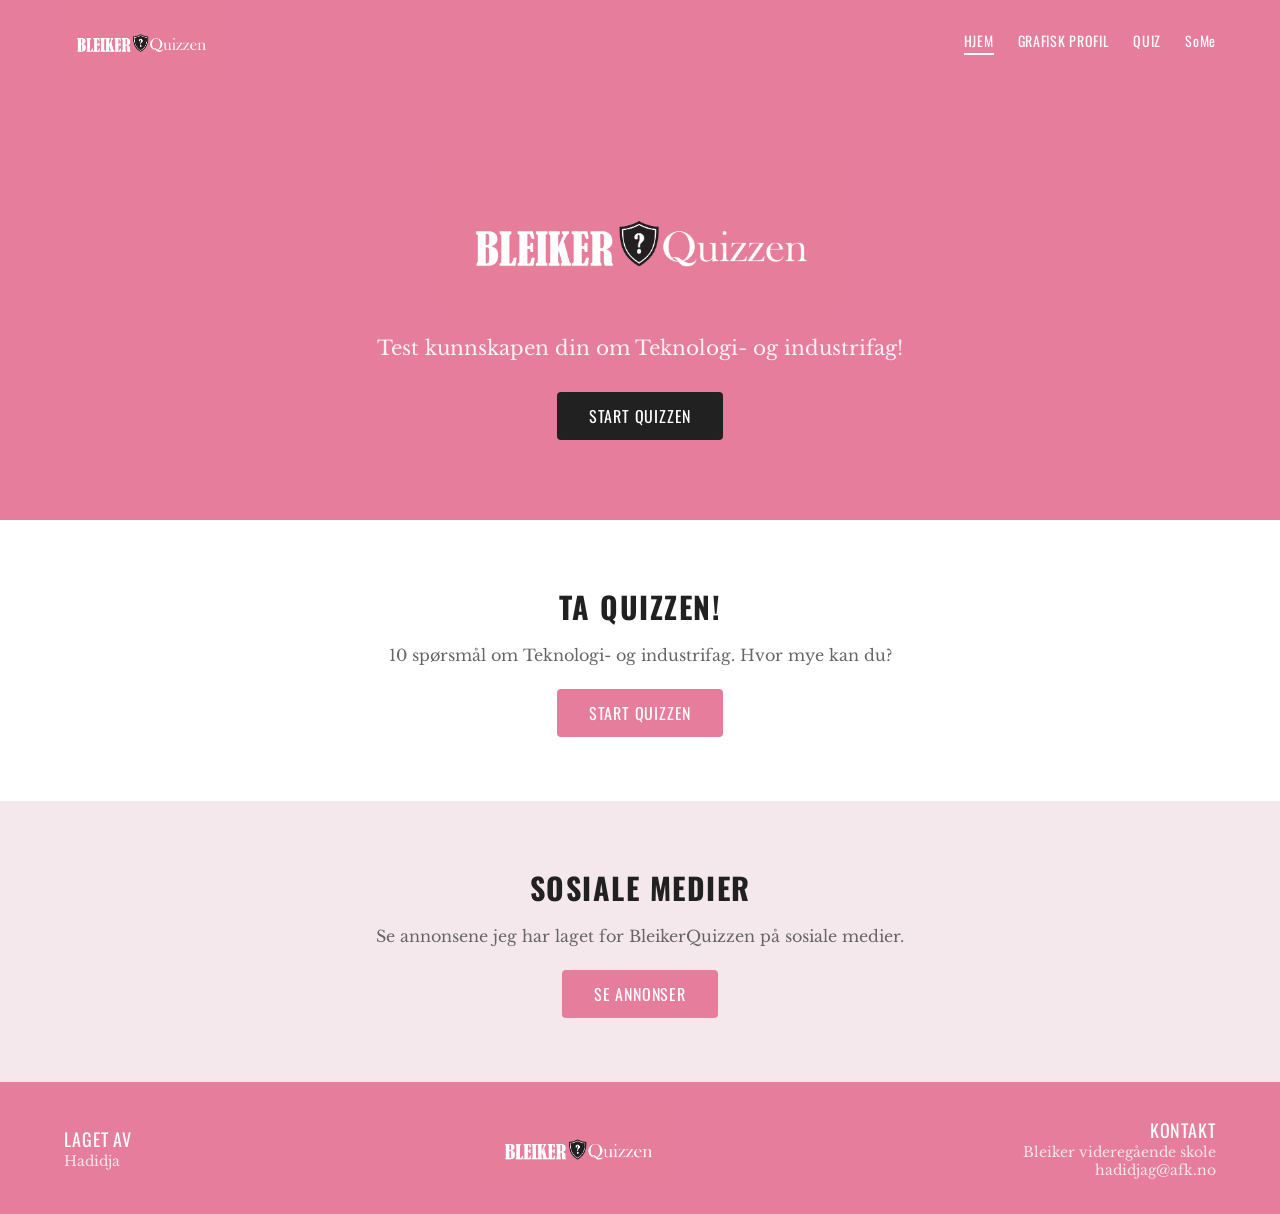
==== index.html @ abc7fbf0 "Uploada filene" ====
<!DOCTYPE html>
<html lang="no">
<head>
  <meta charset="UTF-8">
  <meta name="viewport" content="width=device-width, initial-scale=1.0">
  <title>BleikerQuizzen</title>
  <link rel="stylesheet" href="css/style.css">
</head>
<body>

 <!-- Navbar -->
<nav class="navbar">
<div class="navbar-inner">
<a href="index.html" class="navbar-logo">
<img src="img/Skjermbilde 2026-03-24 215512.png" alt="BleikerQuizzen logo"></a>
<button class="hamburger" onclick="toggleMenu()">☰</button>
<div class="navbar-links">
 <a href="index.html" class="active">HJEM</a>
 <a href="grafisk-profil.html">GRAFISK PROFIL</a>
 <a href="quiz.html">QUIZ</a>
 <a href="some.html" class="no-uppercase">SoMe</a></div>
</div>
<div class="mobile-menu" id="mobileMenu">
    <a href="index.html">HJEM</a>
    <a href="grafisk-profil.html">GRAFISK PROFIL</a>
    <a href="quiz.html">QUIZ</a>
      <a href="some.html" class="no-uppercase">SoMe</a>
    </div>
</nav>

  <main>
    <!-- Hero --> 
    <section class="hero">
      <img src="img/Skjermbilde 2026-03-24 215512.png" alt="BleikerQuizzen" class="hero-logo">
      <p>Test kunnskapen din om Teknologi- og industrifag!</p>
      <a href="quiz.html" class="btn-accent">Start Quizzen</a>
</section>

<!-- Quiz part -->
<section class="section">
      <div class="section-inner">
        <h2 class="section-title">Ta Quizzen!</h2>
        <p class="section-text">10 spørsmål om Teknologi- og industrifag. Hvor mye kan du?</p>
        <a href="quiz.html" class="btn-primary">Start Quizzen</a>
    </div>
    </section>

    <!-- SoMe part -->
    <section class="section section-secondary">
      <div class="section-inner">
        <h2 class="section-title">Sosiale Medier</h2>
        <p class="section-text">Se annonsene jeg har laget for BleikerQuizzen på sosiale medier.</p>
        <a href="some.html" class="btn-primary">Se Annonser</a>
      </div>
    </section>
  </main>

  <!-- Footer -->
  <footer class="footer">
    <div class="footer-inner">
      <div class="footer-left">
        <p class="footer-label">Laget av</p>
        <p class="footer-text">Hadidja</p>
      </div>
      <a href="index.html" class="footer-logo">
        <img src="img/Skjermbilde 2026-03-24 215512.png" alt="BleikerQuizzen logo">
      </a>
      <div class="footer-right">
        <p class="footer-label">Kontakt</p>
        <p class="footer-text">Bleiker videregående skole</p>
        <p class="footer-text">hadidjag@afk.no</p>
      </div>
    </div>
  </footer>

  <script src="js/script.js"></script>
</body>
</html>
---- css/style.css ----
@import url('https://fonts.googleapis.com/css2?family=Libre+Baskerville:ital,wght@0,400;0,700;1,400&family=Oswald:wght@400;500;600;700&display=swap');

* {
  margin: 0;
  padding: 0;
  box-sizing: border-box;
}

:root {
  --primary: #E67D9C;
  --primary-foreground: #ffffff;
  --background: #ffffff;
  --foreground: #212121;
  --secondary: #f5e8ed;
  --secondary-foreground: #212121;
  --accent: #212121;
  --accent-foreground: #ffffff;
  --muted-foreground: #666666;
  --border: #e0c6ce;
  --font-heading: 'Oswald', sans-serif;
  --font-body: 'Libre Baskerville', serif;
}

body {
  font-family: var(--font-body);
  background: var(--background);
  color: var(--foreground);
  min-height: 100vh;
  display: flex;
  flex-direction: column;
}

/* Nav husk */
.navbar {
  background: var(--primary);
  color: var(--primary-foreground);
  padding: 12px 24px;
  position: sticky;
  top: 0;
  z-index: 50;
}

.navbar-inner {
  max-width: 1152px;
  margin: 0 auto;
  display: flex;
  align-items: center;
  justify-content: space-between;
}

.navbar-logo img {
  height: 56px;
}

.navbar-links {
  display: flex;
  gap: 24px;
  font-family: var(--font-heading);
  font-size: 14px;
  letter-spacing: 0.05em;
}

.navbar-links a {
  color: var(--primary-foreground);
  text-decoration: none;
  text-transform: uppercase;
  transition: opacity 0.2s;
  padding-bottom: 2px;
}

.navbar-links a.no-uppercase {
  text-transform: none;
}

.navbar-links a:hover {
  opacity: 0.7;
}

.navbar-links a.active {
  border-bottom: 2px solid var(--primary-foreground);
}

.hamburger {
  display: none;
  background: none;
  border: none;
  color: var(--primary-foreground);
  font-size: 28px;
  cursor: pointer;
}

.mobile-menu {
  display: none;
  flex-direction: column;
  gap: 12px;
  margin-top: 12px;
  font-family: var(--font-heading);
  font-size: 14px;
  letter-spacing: 0.05em;
}

.mobile-menu a {
  color: var(--primary-foreground);
  text-decoration: none;
  text-transform: uppercase;
}

.mobile-menu a.no-uppercase {
  text-transform: none;
}

.mobile-menu.open {
  display: flex;
}

@media (max-width: 768px) {
  .navbar-links {
    display: none;
  }
  .hamburger {
    display: block;
  }
}

/* ===== HERO SECTION ===== */
.hero {
  background: var(--primary);
  color: var(--primary-foreground);
  padding: 80px 24px;
  text-align: center;
}

.hero-logo {
  height: 96px;
  margin-bottom: 24px;
}

@media (min-width: 768px) {
  .hero-logo {
    height: 144px;
  }
}

.hero p {
  font-size: 1.25rem;
  max-width: 640px;
  margin: 0 auto 32px;
  opacity: 0.9;
}

/* knapp */
.btn-primary {
  display: inline-block;
  background: var(--primary);
  color: var(--primary-foreground);
  padding: 12px 32px;
  font-family: var(--font-heading);
  text-transform: uppercase;
  letter-spacing: 0.05em;
  text-decoration: none;
  border-radius: 4px;
  border: none;
  cursor: pointer;
  font-size: 16px;
  transition: opacity 0.2s;
}

.btn-primary:hover {
  opacity: 0.9;
}

.btn-accent {
  display: inline-block;
  background: var(--accent);
  color: var(--accent-foreground);
  padding: 12px 32px;
  font-family: var(--font-heading);
  text-transform: uppercase;
  letter-spacing: 0.05em;
  text-decoration: none;
  border-radius: 4px;
  border: none;
  cursor: pointer;
  font-size: 16px;
  transition: opacity 0.2s;
}

.btn-accent:hover {
  opacity: 0.9;
}

/* seksjon */
.section {
  padding: 64px 24px;
}

.section-secondary {
  background: var(--secondary);
}

.section-inner {
  max-width: 896px;
  margin: 0 auto;
  text-align: center;
}

.section-title {
  font-family: var(--font-heading);
  font-size: 1.875rem;
  text-transform: uppercase;
  letter-spacing: 0.05em;
  margin-bottom: 16px;
}

.section-text {
  color: var(--muted-foreground);
  margin-bottom: 24px;
}

/* footer */
.footer {
  background: var(--primary);
  color: var(--primary-foreground);
  padding: 32px 24px;
  margin-top: auto;
}

.footer-inner {
  max-width: 1152px;
  margin: 0 auto;
  display: flex;
  flex-direction: column;
  align-items: center;
  gap: 24px;
}

@media (min-width: 768px) {
  .footer-inner {
    flex-direction: row;
    justify-content: space-between;
  }
}

.footer-left,
.footer-right {
  text-align: center;
}

@media (min-width: 768px) {
  .footer-left {
    text-align: left;
  }
  .footer-right {
    text-align: right;
  }
}

.footer-label {
  font-family: var(--font-heading);
  font-size: 1.125rem;
  text-transform: uppercase;
  letter-spacing: 0.05em;
}

.footer-text {
  font-size: 0.875rem;
  opacity: 0.8;
}

.footer-logo img {
  height: 64px;
}

/* grafisk profil */
.page-title {
  font-family: var(--font-heading);
  font-size: 2.25rem;
  text-transform: uppercase;
  letter-spacing: 0.05em;
  margin-bottom: 32px;
  text-align: center;
}

.gp-section-title {
  font-family: var(--font-heading);
  font-size: 1.5rem;
  text-transform: uppercase;
  letter-spacing: 0.05em;
  margin-bottom: 16px;
}

.gp-logo-box {
  background: var(--secondary);
  padding: 32px;
  border-radius: 4px;
  display: flex;
  justify-content: center;
  margin-bottom: 48px;
}

.gp-logo-box img {
  max-width: 400px;
  width: 100%;
}

.color-grid {
  display: grid;
  grid-template-columns: 1fr;
  gap: 24px;
  margin-bottom: 48px;
}

@media (min-width: 768px) {
  .color-grid {
    grid-template-columns: repeat(3, 1fr);
  }
}

.color-card {
  border: 1px solid var(--border);
  border-radius: 4px;
  overflow: hidden;
}

.color-swatch {
  height: 96px;
}

.color-info {
  padding: 16px;
}

.color-info p:first-child {
  font-family: var(--font-heading);
  font-size: 1.125rem;
}

.color-info p {
  font-size: 0.875rem;
  color: var(--muted-foreground);
}

.typo-box {
  border: 1px solid var(--border);
  border-radius: 4px;
  padding: 24px;
  margin-bottom: 48px;
}

.typo-label {
  font-size: 0.875rem;
  color: var(--muted-foreground);
  text-transform: uppercase;
  letter-spacing: 0.05em;
  margin-bottom: 4px;
}

.typo-heading {
  font-family: var(--font-heading);
  font-size: 1.875rem;
  margin-bottom: 16px;
}

.typo-body {
  font-family: var(--font-body);
  font-size: 1.125rem;
}

/* quiz */
.quiz-container {
  max-width: 672px;
  margin: 0 auto;
}

.quiz-box {
  background: var(--secondary);
  border-radius: 8px;
  padding: 32px;
}

.progress-bar {
  width: 100%;
  background: var(--border);
  border-radius: 9999px;
  height: 8px;
  margin: 8px 0;
}

.progress-fill {
  background: var(--primary);
  height: 8px;
  border-radius: 9999px;
  transition: width 0.3s;
}

.quiz-question {
  font-family: var(--font-heading);
  font-size: 1.25rem;
  margin-bottom: 24px;
}

.question-media {
  margin-bottom: 24px;
}

.quiz-video {
  width: 100%;
  border-radius: 8px;
  box-shadow: 0 10px 15px -3px rgba(0,0,0,0.1);
}

.quiz-options {
  display: flex;
  flex-direction: column;
  gap: 12px;
  margin-bottom: 24px;
}

.quiz-option {
  text-align: left;
  padding: 16px;
  border-radius: 4px;
  cursor: pointer;
  font-family: var(--font-body);
  font-size: 1rem;
  border: 2px solid var(--border);
  background: transparent;
  transition: border-color 0.2s, background 0.2s;
}

.quiz-option:hover:not(:disabled) {
  border-color: var(--primary);
  background: var(--secondary);
}

.quiz-option.correct {
  border-color: #22c55e;
  background: #dcfce7;
  color: #166534;
}

.quiz-option.wrong {
  border-color: #ef4444;
  background: #fee2e2;
  color: #991b1b;
}

.quiz-option.dimmed {
  opacity: 0.5;
}

.quiz-feedback {
  font-family: var(--font-heading);
  font-size: 1.125rem;
  margin-bottom: 16px;
}

.quiz-feedback.correct {
  color: #16a34a;
}

.quiz-feedback.wrong {
  color: #dc2626;
}

.quiz-result {
  text-align: center;
}

.quiz-result h2 {
  font-family: var(--font-heading);
  font-size: 1.875rem;
  text-transform: uppercase;
  margin-bottom: 16px;
}

.quiz-score {
  font-size: 1.25rem;
  margin-bottom: 24px;
}

.quiz-score span {
  color: var(--primary);
  font-weight: bold;
}

.highscore-input {
  margin-bottom: 32px;
}

.highscore-input input {
  padding: 8px 16px;
  border: 1px solid var(--border);
  border-radius: 4px;
  font-family: var(--font-body);
  margin-right: 8px;
}

.highscore-list {
  margin-bottom: 32px;
}

.highscore-list h3 {
  font-family: var(--font-heading);
  font-size: 1.25rem;
  text-transform: uppercase;
  margin-bottom: 16px;
}

.highscore-entry {
  display: flex;
  justify-content: space-between;
  align-items: center;
  background: var(--background);
  padding: 8px 16px;
  border-radius: 4px;
  margin-bottom: 8px;
}

.highscore-entry .name {
  font-family: var(--font-heading);
}

.highscore-entry .score {
  color: var(--primary);
  font-weight: bold;
}

.saved-msg {
  color: #16a34a;
  font-family: var(--font-heading);
  margin-bottom: 24px;
}

.small-text {
  font-size: 0.875rem;
  color: var(--muted-foreground);
}

/* some : ikke juster */
.some-video {
  width: min(100%, 520px);
  border-radius: 8px;
  box-shadow: 0 10px 15px -3px rgba(0,0,0,0.1);
}

.hidden {
  display: none;
}

main {
  flex: 1;
}
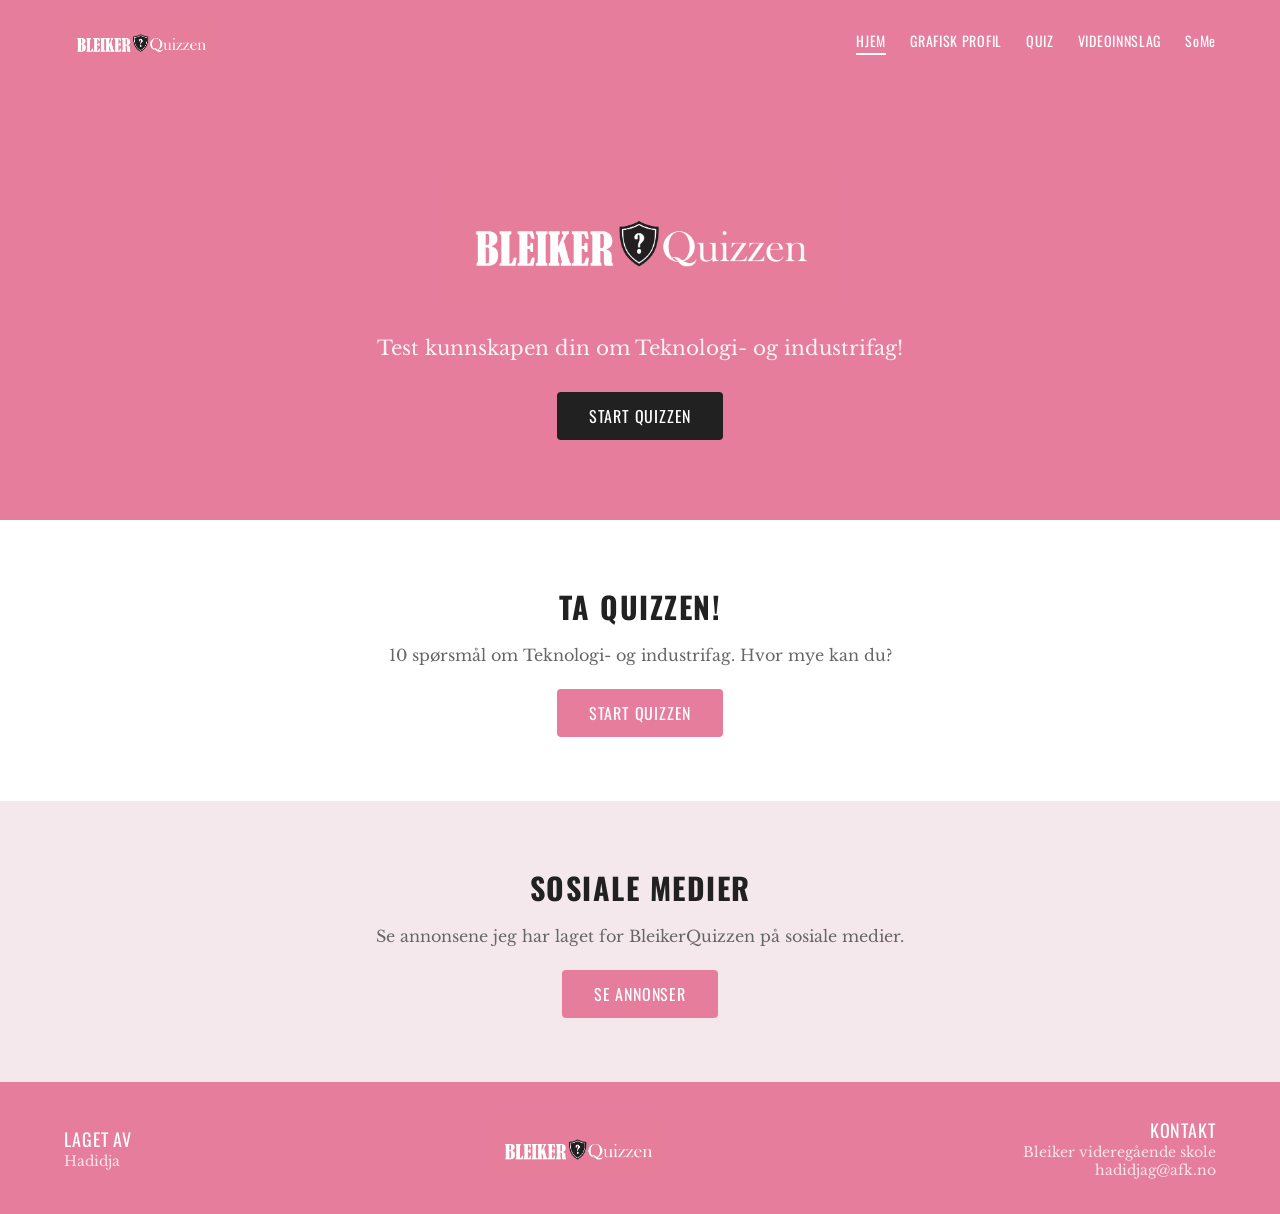
==== commit 576bff99: "PDF-knapp, egen video side" ====
--- a/index.html
+++ b/index.html
@@ -7,8 +7,6 @@
   <link rel="stylesheet" href="css/style.css">
 </head>
 <body>
-
- <!-- Navbar -->
 <nav class="navbar">
 <div class="navbar-inner">
 <a href="index.html" class="navbar-logo">
@@ -18,25 +16,25 @@
  <a href="index.html" class="active">HJEM</a>
  <a href="grafisk-profil.html">GRAFISK PROFIL</a>
  <a href="quiz.html">QUIZ</a>
+ <a href="videoinnslag.html">VIDEOINNSLAG</a>
  <a href="some.html" class="no-uppercase">SoMe</a></div>
 </div>
 <div class="mobile-menu" id="mobileMenu">
     <a href="index.html">HJEM</a>
     <a href="grafisk-profil.html">GRAFISK PROFIL</a>
     <a href="quiz.html">QUIZ</a>
+    <a href="videoinnslag.html">VIDEOINNSLAG</a>
       <a href="some.html" class="no-uppercase">SoMe</a>
     </div>
 </nav>
 
   <main>
-    <!-- Hero --> 
     <section class="hero">
       <img src="img/Skjermbilde 2026-03-24 215512.png" alt="BleikerQuizzen" class="hero-logo">
       <p>Test kunnskapen din om Teknologi- og industrifag!</p>
       <a href="quiz.html" class="btn-accent">Start Quizzen</a>
 </section>
 
-<!-- Quiz part -->
 <section class="section">
       <div class="section-inner">
         <h2 class="section-title">Ta Quizzen!</h2>
@@ -45,7 +43,6 @@
     </div>
     </section>
 
-    <!-- SoMe part -->
     <section class="section section-secondary">
       <div class="section-inner">
         <h2 class="section-title">Sosiale Medier</h2>
@@ -55,7 +52,6 @@
     </section>
   </main>
 
-  <!-- Footer -->
   <footer class="footer">
     <div class="footer-inner">
       <div class="footer-left">
--- a/css/style.css
+++ b/css/style.css
@@ -30,7 +30,6 @@
   flex-direction: column;
 }
 
-/* Nav husk */
 .navbar {
   background: var(--primary);
   color: var(--primary-foreground);
@@ -122,7 +121,6 @@
   }
 }
 
-/* ===== HERO SECTION ===== */
 .hero {
   background: var(--primary);
   color: var(--primary-foreground);
@@ -148,7 +146,6 @@
   opacity: 0.9;
 }
 
-/* knapp */
 .btn-primary {
   display: inline-block;
   background: var(--primary);
@@ -189,7 +186,6 @@
   opacity: 0.9;
 }
 
-/* seksjon */
 .section {
   padding: 64px 24px;
 }
@@ -217,7 +213,6 @@
   margin-bottom: 24px;
 }
 
-/* footer */
 .footer {
   background: var(--primary);
   color: var(--primary-foreground);
@@ -271,7 +266,6 @@
   height: 64px;
 }
 
-/* grafisk profil */
 .page-title {
   font-family: var(--font-heading);
   font-size: 2.25rem;
@@ -366,7 +360,21 @@
   font-size: 1.125rem;
 }
 
-/* quiz */
+.pdf-download {
+  display: flex;
+  justify-content: center;
+  margin-top: 40px;
+}
+
+.pdf-download-btn {
+  min-width: 260px;
+}
+
+.pdf-download-btn:disabled {
+  opacity: 0.7;
+  cursor: wait;
+}
+
 .quiz-container {
   max-width: 672px;
   margin: 0 auto;
@@ -517,6 +525,7 @@
   margin-bottom: 8px;
 }
 
+
 .highscore-entry .name {
   font-family: var(--font-heading);
 }
@@ -537,13 +546,25 @@
   color: var(--muted-foreground);
 }
 
-/* some : ikke juster */
 .some-video {
   width: min(100%, 520px);
   border-radius: 8px;
   box-shadow: 0 10px 15px -3px rgba(0,0,0,0.1);
 }
 
+.videoinnslag-page {
+  max-width: 960px;
+  margin: 0 auto;
+  display: flex;
+  justify-content: center;
+}
+
+.videoinnslag-video {
+  width: min(100%, 920px);
+  border-radius: 8px;
+  box-shadow: 0 10px 15px -3px rgba(0,0,0,0.1);
+}
+
 .hidden {
   display: none;
 }
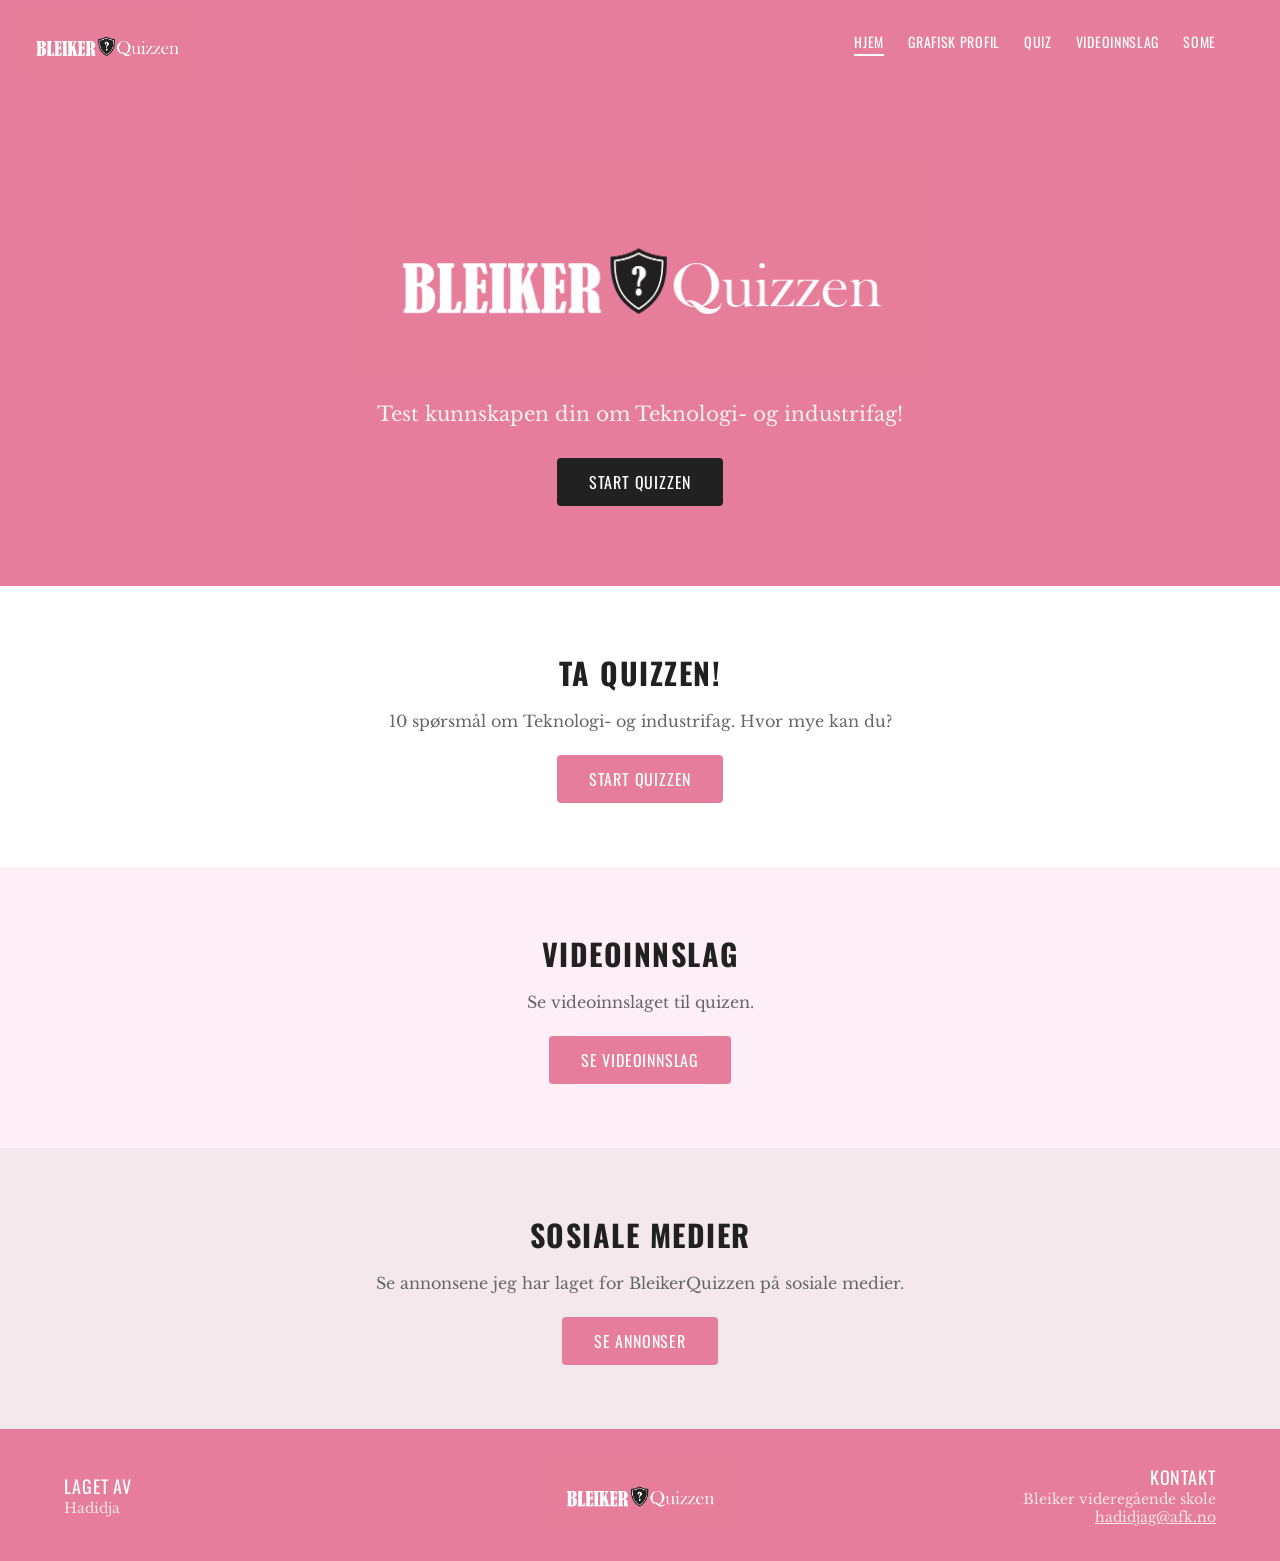
==== commit 9f4dc7c4: "Kritikken til Monica" ====
--- a/index.html
+++ b/index.html
@@ -4,33 +4,34 @@
   <meta charset="UTF-8">
   <meta name="viewport" content="width=device-width, initial-scale=1.0">
   <title>BleikerQuizzen</title>
+  <link rel="icon" type="image/jpeg" href="img/pink%20world.jpg">
   <link rel="stylesheet" href="css/style.css">
 </head>
 <body>
 <nav class="navbar">
 <div class="navbar-inner">
 <a href="index.html" class="navbar-logo">
-<img src="img/Skjermbilde 2026-03-24 215512.png" alt="BleikerQuizzen logo"></a>
+<img src="img/Skjermbilde 2026-03-24 215512.png" alt="BleikerQuizzen logo" class="home-navbar-logo"></a>
 <button class="hamburger" onclick="toggleMenu()">☰</button>
 <div class="navbar-links">
  <a href="index.html" class="active">HJEM</a>
  <a href="grafisk-profil.html">GRAFISK PROFIL</a>
  <a href="quiz.html">QUIZ</a>
  <a href="videoinnslag.html">VIDEOINNSLAG</a>
- <a href="some.html" class="no-uppercase">SoMe</a></div>
+ <a href="some.html">SOME</a></div>
 </div>
 <div class="mobile-menu" id="mobileMenu">
     <a href="index.html">HJEM</a>
     <a href="grafisk-profil.html">GRAFISK PROFIL</a>
     <a href="quiz.html">QUIZ</a>
     <a href="videoinnslag.html">VIDEOINNSLAG</a>
-      <a href="some.html" class="no-uppercase">SoMe</a>
+      <a href="some.html">SOME</a>
     </div>
 </nav>
 
   <main>
     <section class="hero">
-      <img src="img/Skjermbilde 2026-03-24 215512.png" alt="BleikerQuizzen" class="hero-logo">
+      <img src="img/Skjermbilde 2026-03-24 215512.png" alt="BleikerQuizzen" class="hero-logo home-hero-logo">
       <p>Test kunnskapen din om Teknologi- og industrifag!</p>
       <a href="quiz.html" class="btn-accent">Start Quizzen</a>
 </section>
@@ -41,6 +42,14 @@
         <p class="section-text">10 spørsmål om Teknologi- og industrifag. Hvor mye kan du?</p>
         <a href="quiz.html" class="btn-primary">Start Quizzen</a>
     </div>
+    </section>
+
+    <section class="section section-video">
+      <div class="section-inner">
+        <h2 class="section-title">Videoinnslag</h2>
+        <p class="section-text">Se videoinnslaget til quizen.</p>
+        <a href="videoinnslag.html" class="btn-primary">Se Videoinnslag</a>
+      </div>
     </section>
 
     <section class="section section-secondary">
@@ -64,7 +73,7 @@
       <div class="footer-right">
         <p class="footer-label">Kontakt</p>
         <p class="footer-text">Bleiker videregående skole</p>
-        <p class="footer-text">hadidjag@afk.no</p>
+        <p class="footer-text"><a class="footer-mail" href="mailto:hadidjag@afk.no">hadidjag@afk.no</a></p>
       </div>
     </div>
   </footer>
--- a/css/style.css
+++ b/css/style.css
@@ -48,7 +48,15 @@
 }
 
 .navbar-logo img {
-  height: 56px;
+  height: 62px;
+}
+
+.home-navbar-logo {
+  display: block;
+  height: 136px;
+  width: auto;
+  max-height: none;
+  margin-left: -42px;
 }
 
 .navbar-links {
@@ -133,9 +141,17 @@
   margin-bottom: 24px;
 }
 
+.home-hero-logo {
+  height: 146px;
+}
+
 @media (min-width: 768px) {
   .hero-logo {
     height: 144px;
+  }
+
+  .home-hero-logo {
+    height: 208px;
   }
 }
 
@@ -194,6 +210,10 @@
   background: var(--secondary);
 }
 
+.section-video {
+  background: #fdeff5;
+}
+
 .section-inner {
   max-width: 896px;
   margin: 0 auto;
@@ -231,8 +251,10 @@
 
 @media (min-width: 768px) {
   .footer-inner {
-    flex-direction: row;
-    justify-content: space-between;
+    display: grid;
+    grid-template-columns: minmax(0, 1fr) auto minmax(0, 1fr);
+    align-items: center;
+    column-gap: 24px;
   }
 }
 
@@ -244,10 +266,16 @@
 @media (min-width: 768px) {
   .footer-left {
     text-align: left;
+    justify-self: start;
   }
   .footer-right {
     text-align: right;
-  }
+    justify-self: end;
+  }
+}
+
+.footer-logo {
+  justify-self: center;
 }
 
 .footer-label {
@@ -262,6 +290,15 @@
   opacity: 0.8;
 }
 
+.footer-mail {
+  color: inherit;
+  text-decoration: underline;
+}
+
+.footer-mail:hover {
+  opacity: 0.85;
+}
+
 .footer-logo img {
   height: 64px;
 }
@@ -285,16 +322,18 @@
 
 .gp-logo-box {
   background: var(--secondary);
-  padding: 32px;
+  padding: 40px;
   border-radius: 4px;
   display: flex;
   justify-content: center;
   margin-bottom: 48px;
+  width: 100%;
 }
 
 .gp-logo-box img {
-  max-width: 400px;
+  max-width: 460px;
   width: 100%;
+  clip-path: inset(0 2px 0 0);
 }
 
 .color-grid {
@@ -302,6 +341,7 @@
   grid-template-columns: 1fr;
   gap: 24px;
   margin-bottom: 48px;
+  width: 100%;
 }
 
 @media (min-width: 768px) {
@@ -321,7 +361,7 @@
 }
 
 .color-info {
-  padding: 16px;
+  padding: 24px;
 }
 
 .color-info p:first-child {
@@ -337,8 +377,9 @@
 .typo-box {
   border: 1px solid var(--border);
   border-radius: 4px;
-  padding: 24px;
+  padding: 40px;
   margin-bottom: 48px;
+  width: 100%;
 }
 
 .typo-label {
@@ -547,7 +588,7 @@
 }
 
 .some-video {
-  width: min(100%, 520px);
+  width: min(100%, 560px);
   border-radius: 8px;
   box-shadow: 0 10px 15px -3px rgba(0,0,0,0.1);
 }
@@ -560,7 +601,7 @@
 }
 
 .videoinnslag-video {
-  width: min(100%, 920px);
+  width: min(100%, 720px);
   border-radius: 8px;
   box-shadow: 0 10px 15px -3px rgba(0,0,0,0.1);
 }
